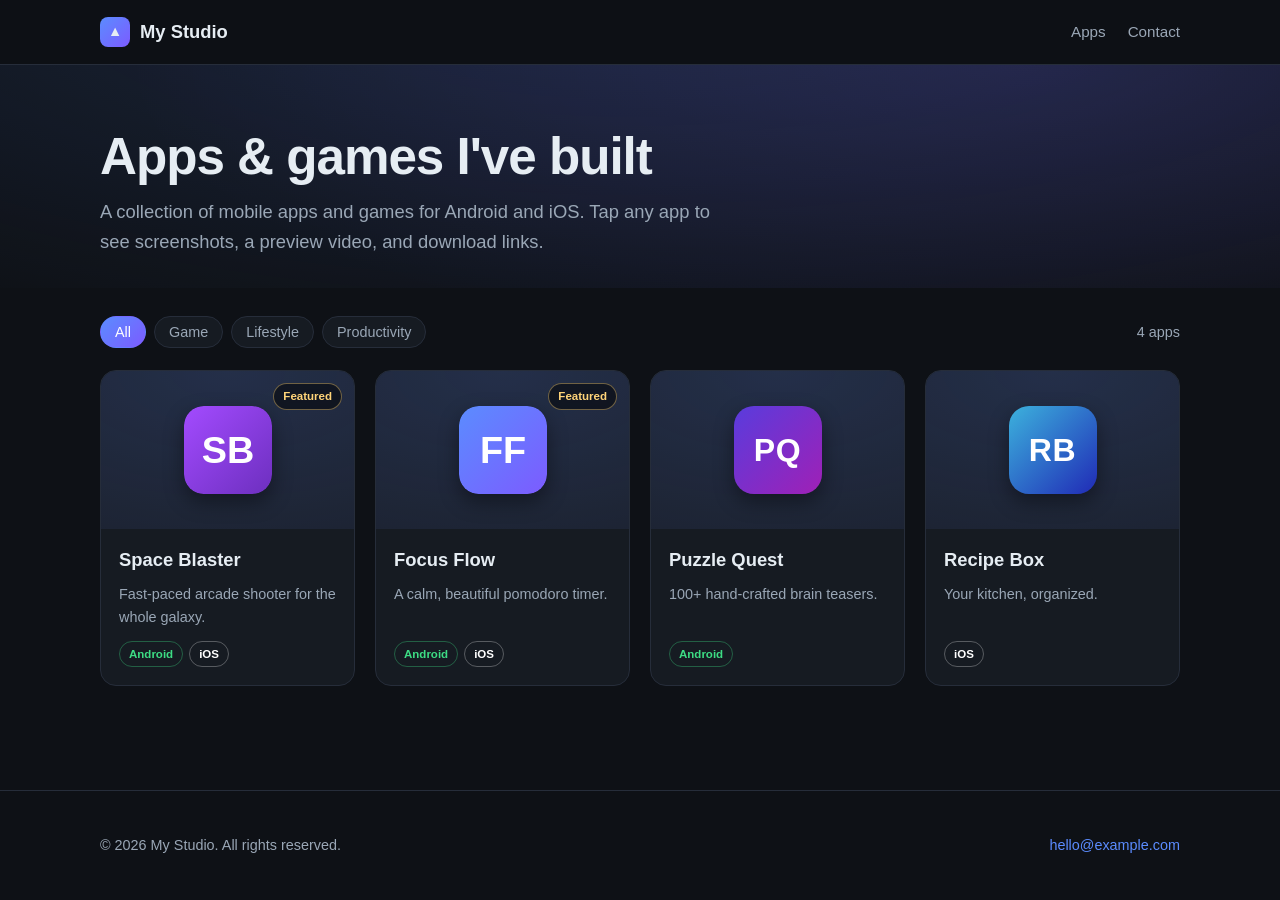
==== index.html @ 24e1c430 "+ Add initial files" ====
<!DOCTYPE html>
<html lang="en">
<head>
  <meta charset="UTF-8" />
  <meta name="viewport" content="width=device-width, initial-scale=1.0" />
  <title>My Apps &amp; Games</title>
  <meta name="description" content="A showcase of my Android and iOS apps and games." />
  <link rel="preconnect" href="https://fonts.googleapis.com" />
  <link rel="stylesheet" href="css/styles.css" />
</head>
<body>
  <header class="site-header">
    <div class="container header-inner">
      <a class="brand" href="index.html">
        <span class="brand-mark" aria-hidden="true">▲</span>
        <span class="brand-name">My Studio</span>
      </a>
      <nav class="site-nav">
        <a href="index.html">Apps</a>
        <a href="#footer">Contact</a>
      </nav>
    </div>
  </header>

  <section class="hero">
    <div class="container">
      <h1 class="hero-title">Apps &amp; games I've built</h1>
      <p class="hero-subtitle">
        A collection of mobile apps and games for Android and iOS.
        Tap any app to see screenshots, a preview video, and download links.
      </p>
    </div>
  </section>

  <main class="container main">
    <div class="toolbar">
      <div class="filters" id="filters" role="tablist" aria-label="Filter by category"></div>
      <div class="app-count" id="app-count"></div>
    </div>

    <div class="app-grid" id="app-grid"></div>
    <p class="empty-state" id="empty-state" hidden>No apps in this category yet.</p>
  </main>

  <footer class="site-footer" id="footer">
    <div class="container footer-inner">
      <p>&copy; <span id="year"></span> My Studio. All rights reserved.</p>
      <p class="footer-links">
        <a href="mailto:hello@example.com">hello@example.com</a>
      </p>
    </div>
  </footer>

  <script src="data/apps.js"></script>
  <script src="js/util.js"></script>
  <script src="js/home.js"></script>
</body>
</html>
---- css/styles.css ----
/* ==========================================================================
   Design tokens
   ========================================================================== */
:root {
  --bg: #0e1116;
  --bg-elev: #161b22;
  --bg-elev-2: #1c2230;
  --border: #262d3a;
  --text: #e6edf3;
  --text-muted: #9aa7b6;
  --accent: #5b8cff;
  --accent-2: #7c5bff;
  --android: #3ddc84;
  --ios: #ffffff;
  --radius: 16px;
  --radius-sm: 10px;
  --shadow: 0 10px 30px rgba(0, 0, 0, 0.35);
  --maxw: 1120px;
  --font: -apple-system, BlinkMacSystemFont, "Segoe UI", Roboto, Helvetica,
    Arial, sans-serif;
}

* { box-sizing: border-box; }

html { scroll-behavior: smooth; }

body {
  margin: 0;
  font-family: var(--font);
  background: var(--bg);
  color: var(--text);
  line-height: 1.6;
  -webkit-font-smoothing: antialiased;
}

a { color: inherit; text-decoration: none; }

.container {
  width: 100%;
  max-width: var(--maxw);
  margin: 0 auto;
  padding: 0 20px;
}

/* ==========================================================================
   Header
   ========================================================================== */
.site-header {
  position: sticky;
  top: 0;
  z-index: 20;
  background: rgba(14, 17, 22, 0.8);
  backdrop-filter: blur(10px);
  border-bottom: 1px solid var(--border);
}
.header-inner {
  display: flex;
  align-items: center;
  justify-content: space-between;
  height: 64px;
}
.brand {
  display: flex;
  align-items: center;
  gap: 10px;
  font-weight: 700;
  font-size: 1.15rem;
}
.brand-mark {
  display: inline-grid;
  place-items: center;
  width: 30px;
  height: 30px;
  border-radius: 8px;
  background: linear-gradient(135deg, var(--accent), var(--accent-2));
  font-size: 0.9rem;
}
.site-nav { display: flex; gap: 22px; }
.site-nav a {
  color: var(--text-muted);
  font-size: 0.95rem;
  transition: color 0.15s;
}
.site-nav a:hover { color: var(--text); }

/* ==========================================================================
   Hero
   ========================================================================== */
.hero {
  padding: 64px 0 32px;
  background:
    radial-gradient(1200px 400px at 50% -100px, rgba(91, 140, 255, 0.18), transparent),
    radial-gradient(900px 300px at 80% 0, rgba(124, 91, 255, 0.14), transparent);
}
.hero-title {
  margin: 0 0 12px;
  font-size: clamp(2rem, 5vw, 3.2rem);
  line-height: 1.1;
  letter-spacing: -0.02em;
}
.hero-subtitle {
  margin: 0;
  max-width: 620px;
  color: var(--text-muted);
  font-size: clamp(1rem, 2.5vw, 1.15rem);
}

/* ==========================================================================
   Toolbar / filters
   ========================================================================== */
.main { padding: 28px 20px 64px; }
.toolbar {
  display: flex;
  align-items: center;
  justify-content: space-between;
  gap: 16px;
  flex-wrap: wrap;
  margin-bottom: 22px;
}
.filters { display: flex; flex-wrap: wrap; gap: 8px; }
.filter {
  border: 1px solid var(--border);
  background: var(--bg-elev);
  color: var(--text-muted);
  padding: 7px 14px;
  border-radius: 999px;
  font-size: 0.9rem;
  cursor: pointer;
  font-family: inherit;
  transition: all 0.15s;
}
.filter:hover { color: var(--text); border-color: #384253; }
.filter.is-active {
  color: #fff;
  background: linear-gradient(135deg, var(--accent), var(--accent-2));
  border-color: transparent;
}
.app-count { color: var(--text-muted); font-size: 0.9rem; }

/* ==========================================================================
   App grid + cards
   ========================================================================== */
.app-grid {
  display: grid;
  grid-template-columns: repeat(auto-fill, minmax(240px, 1fr));
  gap: 20px;
}
.app-card {
  display: flex;
  flex-direction: column;
  background: var(--bg-elev);
  border: 1px solid var(--border);
  border-radius: var(--radius);
  overflow: hidden;
  transition: transform 0.18s ease, border-color 0.18s ease, box-shadow 0.18s ease;
}
.app-card:hover {
  transform: translateY(-4px);
  border-color: #3a465c;
  box-shadow: var(--shadow);
}
.card-media {
  position: relative;
  display: grid;
  place-items: center;
  aspect-ratio: 16 / 10;
  background:
    radial-gradient(400px 200px at 50% 0, rgba(91, 140, 255, 0.12), transparent),
    var(--bg-elev-2);
  padding: 22px;
}
.card-logo,
.logo-img.card-logo {
  width: 88px;
  height: 88px;
  border-radius: 20px;
  object-fit: cover;
  box-shadow: 0 8px 20px rgba(0, 0, 0, 0.4);
}
.logo-placeholder {
  display: grid;
  place-items: center;
  color: #fff;
  font-weight: 800;
  letter-spacing: 0.02em;
  font-size: 2rem;
}
.card-logo.logo-placeholder { width: 88px; height: 88px; border-radius: 20px; }
.featured-tag {
  position: absolute;
  top: 12px;
  right: 12px;
  background: rgba(0, 0, 0, 0.5);
  color: #ffd479;
  border: 1px solid rgba(255, 212, 121, 0.4);
  font-size: 0.72rem;
  font-weight: 600;
  padding: 3px 9px;
  border-radius: 999px;
  backdrop-filter: blur(4px);
}
.card-body { padding: 16px 18px 18px; display: flex; flex-direction: column; gap: 8px; flex: 1; }
.card-title { margin: 0; font-size: 1.15rem; }
.card-tagline { margin: 0; color: var(--text-muted); font-size: 0.9rem; flex: 1; }
.card-platforms { display: flex; gap: 6px; margin-top: 4px; }

/* Platform badges */
.badge {
  font-size: 0.72rem;
  font-weight: 600;
  padding: 3px 9px;
  border-radius: 999px;
  border: 1px solid var(--border);
}
.badge-android { color: var(--android); border-color: rgba(61, 220, 132, 0.35); }
.badge-ios { color: var(--ios); border-color: rgba(255, 255, 255, 0.28); }

.empty-state { text-align: center; color: var(--text-muted); padding: 40px 0; }

/* ==========================================================================
   Detail page
   ========================================================================== */
.back-link {
  display: inline-block;
  color: var(--text-muted);
  margin-bottom: 20px;
  font-size: 0.95rem;
  transition: color 0.15s;
}
.back-link:hover { color: var(--text); }

.detail-header {
  display: flex;
  gap: 28px;
  align-items: flex-start;
  padding-bottom: 28px;
  border-bottom: 1px solid var(--border);
  margin-bottom: 32px;
}
.detail-logo { flex-shrink: 0; }
.detail-logo-img,
.detail-logo .logo-placeholder {
  width: 128px;
  height: 128px;
  border-radius: 28px;
  object-fit: cover;
  box-shadow: var(--shadow);
  font-size: 3rem;
}
.detail-heading { flex: 1; min-width: 0; }
.detail-category {
  display: inline-block;
  color: var(--accent);
  font-size: 0.82rem;
  font-weight: 600;
  text-transform: uppercase;
  letter-spacing: 0.06em;
  margin-bottom: 6px;
}
.detail-title { margin: 0 0 8px; font-size: clamp(1.6rem, 4vw, 2.4rem); letter-spacing: -0.02em; }
.detail-tagline { margin: 0 0 14px; color: var(--text-muted); font-size: 1.1rem; }
.detail-platforms { display: flex; gap: 8px; margin-bottom: 18px; }

/* Store buttons */
.store-buttons { display: flex; flex-wrap: wrap; gap: 12px; }
.store-btn {
  display: inline-flex;
  align-items: center;
  gap: 12px;
  background: #000;
  border: 1px solid #333b49;
  color: #fff;
  padding: 10px 18px;
  border-radius: 12px;
  min-width: 180px;
  transition: transform 0.15s, border-color 0.15s;
}
.store-btn:hover { transform: translateY(-2px); border-color: #4a5568; }
.store-icon { font-size: 1.6rem; line-height: 1; }
.store-apple .store-icon::before { content: ""; font-size: 1.7rem; }
.store-text { display: flex; flex-direction: column; line-height: 1.15; }
.store-text small { font-size: 0.68rem; color: #c7d0da; text-transform: uppercase; letter-spacing: 0.03em; }
.store-text strong { font-size: 1.12rem; font-weight: 600; }

/* "Upcoming" store button — targeted platform with no store link yet */
.store-btn.store-upcoming {
  font-family: inherit;
  cursor: pointer;
  background: #10141b;
  border-style: dashed;
  border-color: #3a465c;
  opacity: 0.8;
  text-align: left;
}
.store-btn.store-upcoming:hover { opacity: 1; transform: translateY(-2px); }
.store-btn.store-upcoming .store-text small { color: #ffd479; }

/* Transient toast message */
.toast {
  position: fixed;
  left: 50%;
  bottom: 28px;
  transform: translate(-50%, 20px);
  background: var(--bg-elev-2);
  color: var(--text);
  border: 1px solid var(--border);
  box-shadow: var(--shadow);
  padding: 12px 22px;
  border-radius: 999px;
  font-size: 0.95rem;
  font-weight: 500;
  z-index: 60;
  opacity: 0;
  pointer-events: none;
  transition: opacity 0.2s ease, transform 0.2s ease;
}
.toast.is-visible { opacity: 1; transform: translate(-50%, 0); }

/* Sections */
.detail-section { margin-bottom: 40px; }
.section-title { font-size: 1.35rem; margin: 0 0 16px; }
.detail-description { color: var(--text-muted); font-size: 1.05rem; max-width: 780px; }

/* Video (responsive 16:9) */
.video-wrap {
  position: relative;
  width: 100%;
  max-width: 860px;
  aspect-ratio: 16 / 9;
  border-radius: var(--radius);
  overflow: hidden;
  border: 1px solid var(--border);
  background: #000;
}
.video-wrap iframe {
  position: absolute;
  inset: 0;
  width: 100%;
  height: 100%;
  border: 0;
}

/* Screenshots */
.screenshot-gallery {
  display: grid;
  grid-template-columns: repeat(auto-fill, minmax(160px, 1fr));
  gap: 16px;
}
.screenshot {
  width: 100%;
  border-radius: var(--radius-sm);
  border: 1px solid var(--border);
  background: var(--bg-elev-2);
  cursor: zoom-in;
  transition: transform 0.15s, border-color 0.15s;
}
.screenshot:hover { transform: scale(1.02); border-color: #3a465c; }

.detail-cta {
  background: var(--bg-elev);
  border: 1px solid var(--border);
  border-radius: var(--radius);
  padding: 28px;
}

.not-found { text-align: center; padding: 60px 0; }
.not-found .btn {
  display: inline-block;
  margin-top: 16px;
  background: linear-gradient(135deg, var(--accent), var(--accent-2));
  color: #fff;
  padding: 10px 22px;
  border-radius: 10px;
}

/* ==========================================================================
   Lightbox
   ========================================================================== */
.lightbox {
  position: fixed;
  inset: 0;
  z-index: 50;
  background: rgba(0, 0, 0, 0.9);
  display: grid;
  place-items: center;
  padding: 24px;
}
.lightbox[hidden] { display: none; }
.lightbox-img { max-width: 100%; max-height: 90vh; border-radius: 10px; }
.lightbox-close {
  position: absolute;
  top: 18px;
  right: 22px;
  background: none;
  border: none;
  color: #fff;
  font-size: 2.4rem;
  line-height: 1;
  cursor: pointer;
}

/* ==========================================================================
   Footer
   ========================================================================== */
.site-footer {
  border-top: 1px solid var(--border);
  padding: 28px 0;
  margin-top: 40px;
}
.footer-inner {
  display: flex;
  justify-content: space-between;
  flex-wrap: wrap;
  gap: 10px;
  color: var(--text-muted);
  font-size: 0.9rem;
}
.footer-links a { color: var(--accent); }

/* ==========================================================================
   Responsive
   ========================================================================== */
@media (max-width: 640px) {
  .hero { padding: 40px 0 20px; }
  .detail-header { flex-direction: column; gap: 18px; align-items: flex-start; }
  .detail-logo-img,
  .detail-logo .logo-placeholder { width: 96px; height: 96px; border-radius: 22px; font-size: 2.4rem; }
  .store-btn { min-width: 0; flex: 1; }
  .app-grid { grid-template-columns: repeat(auto-fill, minmax(150px, 1fr)); gap: 14px; }
  .card-logo, .card-logo.logo-placeholder { width: 68px; height: 68px; border-radius: 16px; }
  .site-nav { gap: 16px; }
}
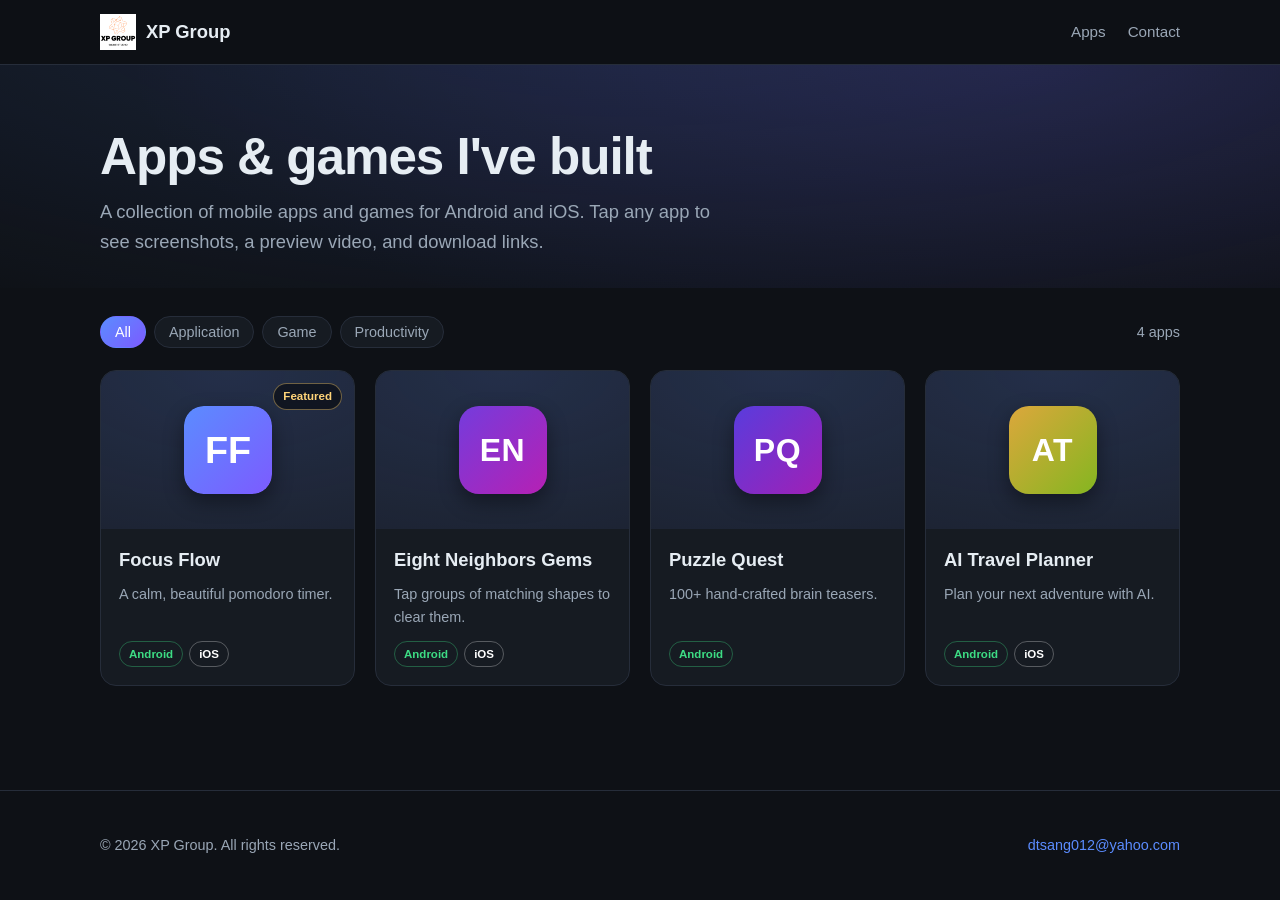
==== commit 8e3bc248: "- update new logo" ====
--- a/index.html
+++ b/index.html
@@ -2,18 +2,20 @@
 <html lang="en">
 <head>
   <meta charset="UTF-8" />
+  <meta name="author" content="Martin Sang Do" />
   <meta name="viewport" content="width=device-width, initial-scale=1.0" />
   <title>My Apps &amp; Games</title>
   <meta name="description" content="A showcase of my Android and iOS apps and games." />
   <link rel="preconnect" href="https://fonts.googleapis.com" />
   <link rel="stylesheet" href="css/styles.css" />
+  <link rel="icon" href="assets/logos/logo.png" type="image/png" />
 </head>
 <body>
   <header class="site-header">
     <div class="container header-inner">
       <a class="brand" href="index.html">
-        <span class="brand-mark" aria-hidden="true">▲</span>
-        <span class="brand-name">My Studio</span>
+        <img class="brand-logo" src="assets/logos/logo.png" alt="XP Group logo" style="width: 36px;"/>
+        <span class="brand-name">XP Group</span>
       </a>
       <nav class="site-nav">
         <a href="index.html">Apps</a>
@@ -44,9 +46,9 @@
 
   <footer class="site-footer" id="footer">
     <div class="container footer-inner">
-      <p>&copy; <span id="year"></span> My Studio. All rights reserved.</p>
+      <p>&copy; <span id="year"></span> XP Group. All rights reserved.</p>
       <p class="footer-links">
-        <a href="mailto:hello@example.com">hello@example.com</a>
+        <a href="mailto:dtsang012@yahoo.com">dtsang012@yahoo.com</a>
       </p>
     </div>
   </footer>
